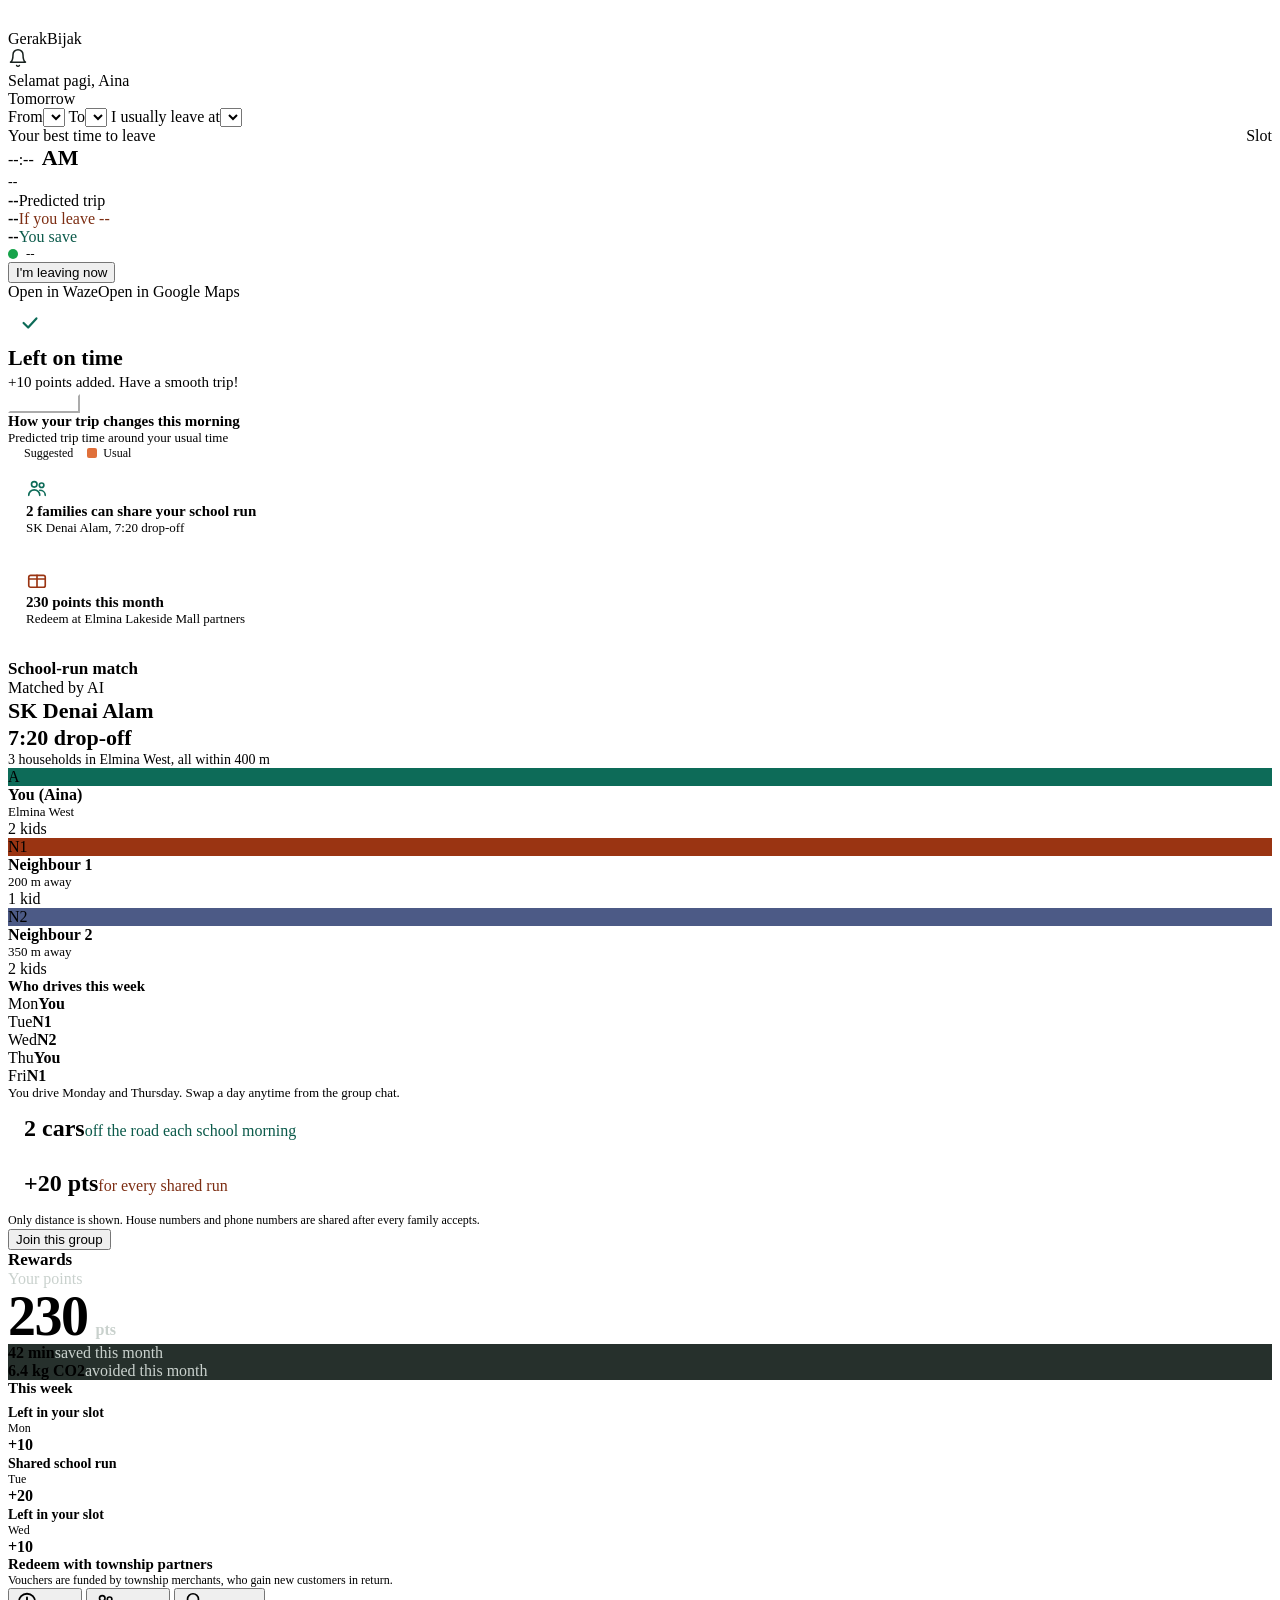
==== notebook/index.html @ 244ebc9d "index file" ====
<!doctype html>
<html lang="en">
<head>
<meta charset="utf-8">
<meta name="viewport" content="width=device-width, initial-scale=1">
<title>GerakBijak</title>
<link rel="preconnect" href="https://fonts.googleapis.com">
<link href="https://fonts.googleapis.com/css2?family=Manrope:wght@400;600;700;800&display=swap" rel="stylesheet">
<link rel="stylesheet" href="css/style.css">
</head>
<body>
<div class="app">

<!-- ================= TODAY ================= -->
<main id="tab-today">
  <div class="top">
    <div class="brand"><div class="logo"><svg width="18" height="18" viewBox="0 0 24 24" fill="none" stroke="#fff" stroke-width="2" stroke-linecap="round" stroke-linejoin="round" aria-hidden="true"><path d="M4 17h4l3-10 3 10h6"/></svg></div>GerakBijak</div>
    <div class="round" aria-label="Notifications"><svg width="20" height="20" viewBox="0 0 24 24" fill="none" stroke="#17201D" stroke-width="1.8" stroke-linecap="round" stroke-linejoin="round" aria-hidden="true"><path d="M6 8a6 6 0 0 1 12 0c0 7 3 9 3 9H3s3-2 3-9"/><path d="M10.3 21a1.94 1.94 0 0 0 3.4 0"/></svg></div>
  </div>
  <div><div class="hello">Selamat pagi, Aina</div><div class="day" id="gb-day">Tomorrow</div></div>

  <div class="card" style="gap:10px;">
    <div class="trip">
      <label>From<select id="gb-origin"></select></label>
      <label>To<select id="gb-destination"></select></label>
      <label class="full">I usually leave at<select id="gb-usual"></select></label>
    </div>
  </div>

  <div class="card" id="gb-plan">
    <div style="display:flex;justify-content:space-between;align-items:center;">
      <span class="label">Your best time to leave</span><span class="pill teal" id="gb-slot">Slot</span>
    </div>
    <div style="display:flex;align-items:baseline;gap:8px;"><span class="big" id="gb-best">--:--</span><span style="font-size:22px;font-weight:700;color:var(--muted);">AM</span></div>
    <div style="font-size:14px;color:var(--muted);line-height:1.5;" id="gb-route">--</div>
    <div class="three">
      <div class="box" style="background:var(--bg);"><b id="gb-best-min">--</b><span style="color:var(--muted);">Predicted trip</span></div>
      <div class="box" style="background:var(--org-bg);"><b id="gb-usual-min" style="color:var(--org-ink);">--</b><span style="color:#7C2D12;" id="gb-usual-lbl">If you leave --</span></div>
      <div class="box" style="background:var(--teal-bg);"><b id="gb-saved" style="color:var(--teal-ink);">--</b><span style="color:#0B5A4A;">You save</span></div>
    </div>
    <div style="display:flex;align-items:center;gap:8px;font-size:13px;"><span id="gb-dot" style="width:10px;height:10px;border-radius:5px;background:#16A34A;flex-shrink:0;"></span><span id="gb-traffic">--</span></div>
    <button class="btn" id="gb-leave">I'm leaving now</button>
    <div class="two"><a class="btn2" id="gb-waze" target="_blank" rel="noopener">Open in Waze</a><a class="btn2" id="gb-gmaps" target="_blank" rel="noopener">Open in Google Maps</a></div>
  </div>

  <div class="done hide" id="gb-done">
    <div style="width:44px;height:44px;border-radius:22px;background:#fff;display:flex;align-items:center;justify-content:center;"><svg width="22" height="22" viewBox="0 0 24 24" fill="none" stroke="#0D6B58" stroke-width="2.4" stroke-linecap="round" stroke-linejoin="round" aria-hidden="true"><path d="M5 12l5 5 9-10"/></svg></div>
    <div style="font-size:22px;font-weight:800;" id="gb-done-title">Left on time</div>
    <div style="font-size:15px;line-height:1.5;">+10 points added. Have a smooth trip!</div>
    <button class="btn2" id="gb-undo" style="align-self:flex-start;background:transparent;color:#fff;border-color:#fff;padding:0 18px;">Undo</button>
  </div>

  <div class="card">
    <div><div style="font-size:15px;font-weight:700;">How your trip changes this morning</div><div style="font-size:13px;color:var(--muted);">Predicted trip time around your usual time</div></div>
    <div class="bars" id="gb-bars"></div>
    <div class="ticks" id="gb-ticks"></div>
    <div style="display:flex;gap:14px;font-size:12px;color:var(--muted);"><span style="display:flex;align-items:center;gap:6px;"><span style="width:10px;height:10px;border-radius:2px;background:var(--teal);"></span>Suggested</span><span style="display:flex;align-items:center;gap:6px;"><span style="width:10px;height:10px;border-radius:2px;background:#E0703A;"></span>Usual</span></div>
  </div>

  <div class="card row" data-go="carpool" style="flex-direction:row;padding:16px 18px;">
    <div class="icon" style="background:var(--teal-bg);"><svg width="22" height="22" viewBox="0 0 24 24" fill="none" stroke="#0D6B58" stroke-width="1.8" stroke-linecap="round" stroke-linejoin="round" aria-hidden="true"><circle cx="9" cy="8" r="3"/><circle cx="17" cy="9" r="2.5"/><path d="M3 20c0-3.3 2.7-6 6-6s6 2.7 6 6"/><path d="M15 14.5c3 0 6 1.9 6 5.5"/></svg></div>
    <div style="flex:1;"><div style="font-size:15px;font-weight:700;">2 families can share your school run</div><div style="font-size:13px;color:var(--muted);">SK Denai Alam, 7:20 drop-off</div></div>
  </div>
  <div class="card row" data-go="rewards" style="flex-direction:row;padding:16px 18px;">
    <div class="icon" style="background:var(--org-bg);"><svg width="22" height="22" viewBox="0 0 24 24" fill="none" stroke="#9A3412" stroke-width="1.8" stroke-linecap="round" stroke-linejoin="round" aria-hidden="true"><rect x="3" y="8" width="18" height="13" rx="2"/><path d="M12 8v13"/><path d="M3 12h18"/></svg></div>
    <div style="flex:1;"><div style="font-size:15px;font-weight:700;"><span class="gb-points">230</span> points this month</div><div style="font-size:13px;color:var(--muted);">Redeem at Elmina Lakeside Mall partners</div></div>
  </div>
  <p id="gb-error" style="color:#B42318;"></p>
</main>

<!-- ================= CARPOOL ================= -->
<main id="tab-carpool" class="hide">
  <div style="font-size:17px;font-weight:800;">School-run match</div>
  <div class="card">
    <div><div class="label">Matched by AI</div><div style="font-size:22px;font-weight:800;line-height:1.25;">SK Denai Alam<br>7:20 drop-off</div><div style="font-size:14px;color:var(--muted);">3 households in Elmina West, all within 400 m</div></div>
    <div class="person"><div class="avatar" style="background:#0D6B58;">A</div><div style="flex:1;"><b>You (Aina)</b><div style="font-size:13px;color:var(--muted);">Elmina West</div></div><span class="pill teal">2 kids</span></div>
    <div class="person"><div class="avatar" style="background:#9A3412;">N1</div><div style="flex:1;"><b>Neighbour 1</b><div style="font-size:13px;color:var(--muted);">200 m away</div></div><span class="pill teal">1 kid</span></div>
    <div class="person"><div class="avatar" style="background:#4C5A86;">N2</div><div style="flex:1;"><b>Neighbour 2</b><div style="font-size:13px;color:var(--muted);">350 m away</div></div><span class="pill teal">2 kids</span></div>
  </div>
  <div class="card">
    <div style="font-size:15px;font-weight:700;">Who drives this week</div>
    <div class="week"><div class="me">Mon<b>You</b></div><div>Tue<b>N1</b></div><div>Wed<b>N2</b></div><div class="me">Thu<b>You</b></div><div>Fri<b>N1</b></div></div>
    <div style="font-size:13px;color:var(--muted);">You drive Monday and Thursday. Swap a day anytime from the group chat.</div>
  </div>
  <div class="two">
    <div class="box" style="background:var(--teal-bg);padding:14px 16px;"><b style="font-size:24px;color:var(--teal-ink);">2 cars</b><span style="color:#0B5A4A;">off the road each school morning</span></div>
    <div class="box" style="background:var(--org-bg);padding:14px 16px;"><b style="font-size:24px;color:var(--org-ink);">+20 pts</b><span style="color:#7C2D12;">for every shared run</span></div>
  </div>
  <div style="font-size:12px;color:var(--muted);line-height:1.5;">Only distance is shown. House numbers and phone numbers are shared after every family accepts.</div>
  <button class="btn" id="gb-join">Join this group</button>
</main>

<!-- ================= REWARDS ================= -->
<main id="tab-rewards" class="hide">
  <div style="font-size:17px;font-weight:800;">Rewards</div>
  <div class="card dark">
    <div class="label" style="color:#C9D1CD;">Your points</div>
    <div style="display:flex;align-items:baseline;gap:8px;"><span style="font-size:56px;font-weight:800;letter-spacing:-1.5px;line-height:1;" class="gb-points">230</span><span style="color:#C9D1CD;font-weight:600;">pts</span></div>
    <div class="two">
      <div class="box" style="background:#26302C;"><b>42 min</b><span style="color:#C9D1CD;">saved this month</span></div>
      <div class="box" style="background:#26302C;"><b>6.4 kg CO2</b><span style="color:#C9D1CD;">avoided this month</span></div>
    </div>
  </div>
  <div class="card" style="gap:4px;">
    <div style="font-size:15px;font-weight:700;margin-bottom:6px;">This week</div>
    <div class="act"><div><b style="font-size:14px;">Left in your slot</b><div style="font-size:12px;color:var(--muted);">Mon</div></div><b style="color:var(--teal);">+10</b></div>
    <div class="act"><div><b style="font-size:14px;">Shared school run</b><div style="font-size:12px;color:var(--muted);">Tue</div></div><b style="color:var(--teal);">+20</b></div>
    <div class="act"><div><b style="font-size:14px;">Left in your slot</b><div style="font-size:12px;color:var(--muted);">Wed</div></div><b style="color:var(--teal);">+10</b></div>
  </div>
  <div style="font-size:15px;font-weight:700;">Redeem with township partners</div>
  <div id="gb-vouchers" style="display:flex;flex-direction:column;gap:10px;"></div>
  <div style="font-size:12px;color:var(--muted);">Vouchers are funded by township merchants, who gain new customers in return.</div>
</main>

<nav aria-label="Main">
  <button data-tab="today" class="on"><svg width="22" height="22" viewBox="0 0 24 24" fill="none" stroke="currentColor" stroke-width="2" stroke-linecap="round" stroke-linejoin="round" aria-hidden="true"><circle cx="12" cy="12" r="9"/><path d="M12 7v5l3 2"/></svg>Today</button>
  <button data-tab="carpool"><svg width="22" height="22" viewBox="0 0 24 24" fill="none" stroke="currentColor" stroke-width="1.8" stroke-linecap="round" stroke-linejoin="round" aria-hidden="true"><circle cx="9" cy="8" r="3"/><circle cx="17" cy="9" r="2.5"/><path d="M3 20c0-3.3 2.7-6 6-6s6 2.7 6 6"/><path d="M15 14.5c3 0 6 1.9 6 5.5"/></svg>Carpool</button>
  <button data-tab="rewards"><svg width="22" height="22" viewBox="0 0 24 24" fill="none" stroke="currentColor" stroke-width="1.8" stroke-linecap="round" stroke-linejoin="round" aria-hidden="true"><circle cx="12" cy="9" r="6"/><path d="M8.5 14L7 22l5-3 5 3-1.5-8"/></svg>Rewards</button>
</nav>
</div>

<script src="js/app.js"></script>
</body>
</html>
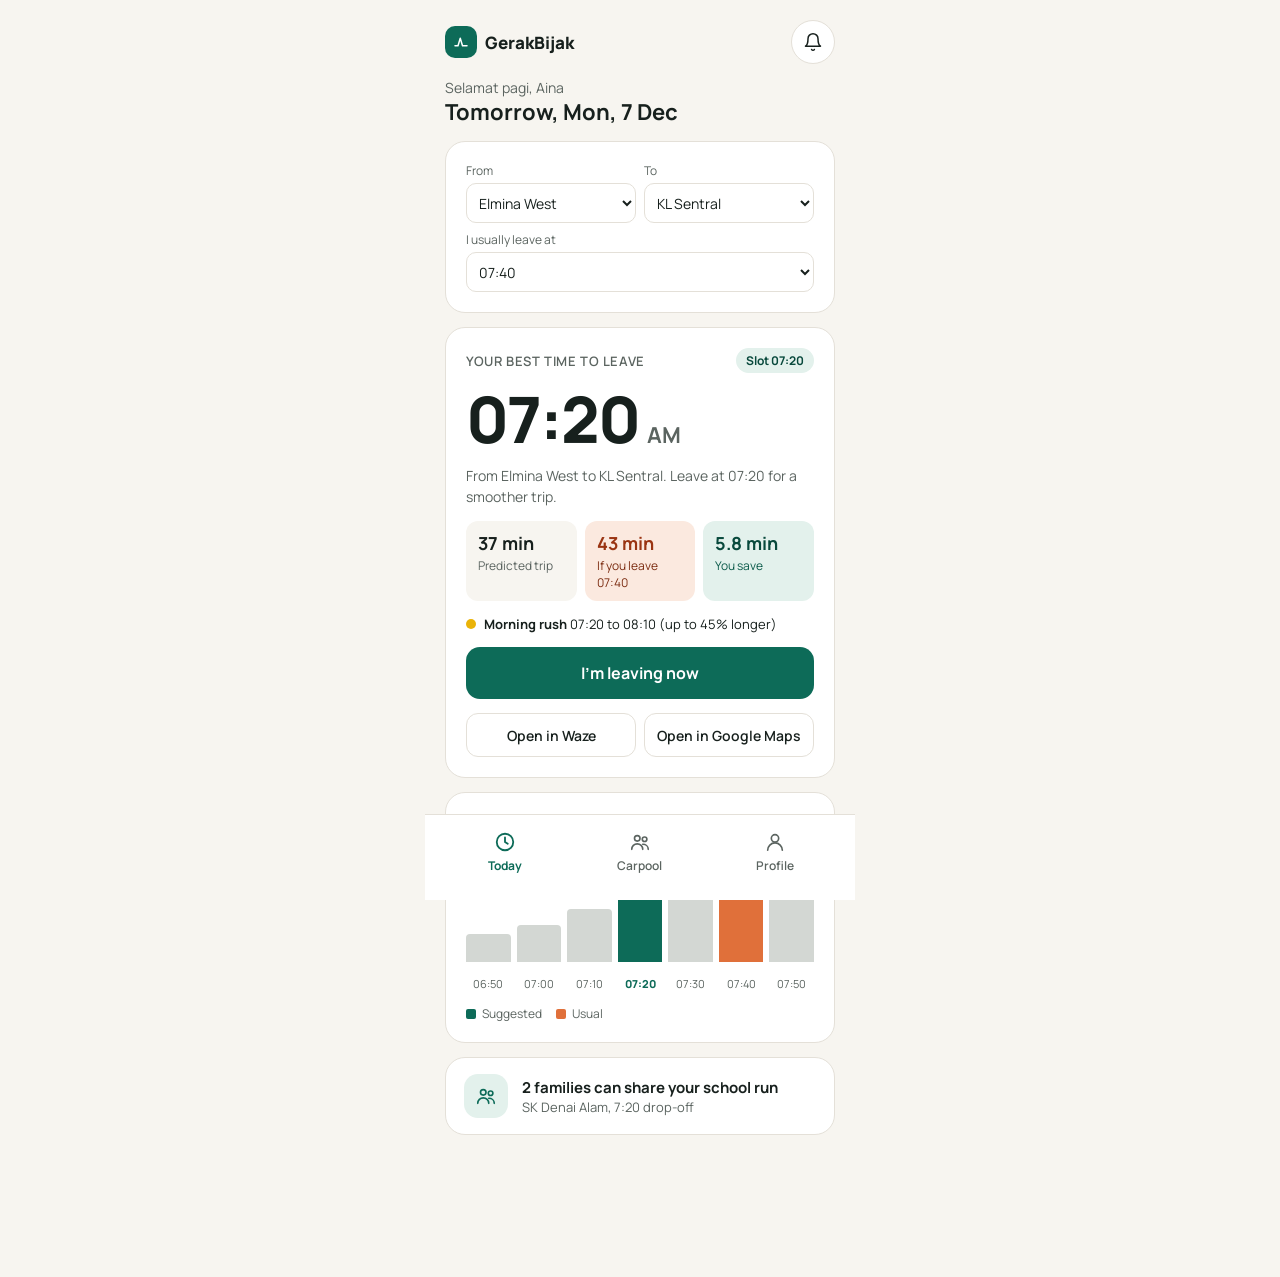
==== commit 76c54ec0: "remove reward add profile" ====
--- a/notebook/index.html
+++ b/notebook/index.html
@@ -46,7 +46,7 @@
   <div class="done hide" id="gb-done">
     <div style="width:44px;height:44px;border-radius:22px;background:#fff;display:flex;align-items:center;justify-content:center;"><svg width="22" height="22" viewBox="0 0 24 24" fill="none" stroke="#0D6B58" stroke-width="2.4" stroke-linecap="round" stroke-linejoin="round" aria-hidden="true"><path d="M5 12l5 5 9-10"/></svg></div>
     <div style="font-size:22px;font-weight:800;" id="gb-done-title">Left on time</div>
-    <div style="font-size:15px;line-height:1.5;">+10 points added. Have a smooth trip!</div>
+    <div style="font-size:15px;line-height:1.5;">Have a smooth trip!</div>
     <button class="btn2" id="gb-undo" style="align-self:flex-start;background:transparent;color:#fff;border-color:#fff;padding:0 18px;">Undo</button>
   </div>
 
@@ -60,10 +60,6 @@
   <div class="card row" data-go="carpool" style="flex-direction:row;padding:16px 18px;">
     <div class="icon" style="background:var(--teal-bg);"><svg width="22" height="22" viewBox="0 0 24 24" fill="none" stroke="#0D6B58" stroke-width="1.8" stroke-linecap="round" stroke-linejoin="round" aria-hidden="true"><circle cx="9" cy="8" r="3"/><circle cx="17" cy="9" r="2.5"/><path d="M3 20c0-3.3 2.7-6 6-6s6 2.7 6 6"/><path d="M15 14.5c3 0 6 1.9 6 5.5"/></svg></div>
     <div style="flex:1;"><div style="font-size:15px;font-weight:700;">2 families can share your school run</div><div style="font-size:13px;color:var(--muted);">SK Denai Alam, 7:20 drop-off</div></div>
-  </div>
-  <div class="card row" data-go="rewards" style="flex-direction:row;padding:16px 18px;">
-    <div class="icon" style="background:var(--org-bg);"><svg width="22" height="22" viewBox="0 0 24 24" fill="none" stroke="#9A3412" stroke-width="1.8" stroke-linecap="round" stroke-linejoin="round" aria-hidden="true"><rect x="3" y="8" width="18" height="13" rx="2"/><path d="M12 8v13"/><path d="M3 12h18"/></svg></div>
-    <div style="flex:1;"><div style="font-size:15px;font-weight:700;"><span class="gb-points">230</span> points this month</div><div style="font-size:13px;color:var(--muted);">Redeem at Elmina Lakeside Mall partners</div></div>
   </div>
   <p id="gb-error" style="color:#B42318;"></p>
 </main>
@@ -90,35 +86,13 @@
   <button class="btn" id="gb-join">Join this group</button>
 </main>
 
-<!-- ================= REWARDS ================= -->
-<main id="tab-rewards" class="hide">
-  <div style="font-size:17px;font-weight:800;">Rewards</div>
-  <div class="card dark">
-    <div class="label" style="color:#C9D1CD;">Your points</div>
-    <div style="display:flex;align-items:baseline;gap:8px;"><span style="font-size:56px;font-weight:800;letter-spacing:-1.5px;line-height:1;" class="gb-points">230</span><span style="color:#C9D1CD;font-weight:600;">pts</span></div>
-    <div class="two">
-      <div class="box" style="background:#26302C;"><b>42 min</b><span style="color:#C9D1CD;">saved this month</span></div>
-      <div class="box" style="background:#26302C;"><b>6.4 kg CO2</b><span style="color:#C9D1CD;">avoided this month</span></div>
-    </div>
-  </div>
-  <div class="card" style="gap:4px;">
-    <div style="font-size:15px;font-weight:700;margin-bottom:6px;">This week</div>
-    <div class="act"><div><b style="font-size:14px;">Left in your slot</b><div style="font-size:12px;color:var(--muted);">Mon</div></div><b style="color:var(--teal);">+10</b></div>
-    <div class="act"><div><b style="font-size:14px;">Shared school run</b><div style="font-size:12px;color:var(--muted);">Tue</div></div><b style="color:var(--teal);">+20</b></div>
-    <div class="act"><div><b style="font-size:14px;">Left in your slot</b><div style="font-size:12px;color:var(--muted);">Wed</div></div><b style="color:var(--teal);">+10</b></div>
-  </div>
-  <div style="font-size:15px;font-weight:700;">Redeem with township partners</div>
-  <div id="gb-vouchers" style="display:flex;flex-direction:column;gap:10px;"></div>
-  <div style="font-size:12px;color:var(--muted);">Vouchers are funded by township merchants, who gain new customers in return.</div>
-</main>
-
 <nav aria-label="Main">
   <button data-tab="today" class="on"><svg width="22" height="22" viewBox="0 0 24 24" fill="none" stroke="currentColor" stroke-width="2" stroke-linecap="round" stroke-linejoin="round" aria-hidden="true"><circle cx="12" cy="12" r="9"/><path d="M12 7v5l3 2"/></svg>Today</button>
   <button data-tab="carpool"><svg width="22" height="22" viewBox="0 0 24 24" fill="none" stroke="currentColor" stroke-width="1.8" stroke-linecap="round" stroke-linejoin="round" aria-hidden="true"><circle cx="9" cy="8" r="3"/><circle cx="17" cy="9" r="2.5"/><path d="M3 20c0-3.3 2.7-6 6-6s6 2.7 6 6"/><path d="M15 14.5c3 0 6 1.9 6 5.5"/></svg>Carpool</button>
-  <button data-tab="rewards"><svg width="22" height="22" viewBox="0 0 24 24" fill="none" stroke="currentColor" stroke-width="1.8" stroke-linecap="round" stroke-linejoin="round" aria-hidden="true"><circle cx="12" cy="9" r="6"/><path d="M8.5 14L7 22l5-3 5 3-1.5-8"/></svg>Rewards</button>
+  <a href="profile.html"><svg width="22" height="22" viewBox="0 0 24 24" fill="none" stroke="currentColor" stroke-width="1.8" stroke-linecap="round" stroke-linejoin="round" aria-hidden="true"><circle cx="12" cy="8" r="4"/><path d="M4 21c0-4.4 3.6-8 8-8s8 3.6 8 8"/></svg>Profile</a>
 </nav>
 </div>
 
 <script src="js/app.js"></script>
 </body>
-</html>
+</html>
--- a/notebook/css/style.css
+++ b/notebook/css/style.css
@@ -0,0 +1,44 @@
+:root { --ink:#17201D; --muted:#5B6460; --line:#E4E0D8; --bg:#F7F5F0; --teal:#0D6B58; --teal-bg:#E3F1EC; --teal-ink:#08493C; --org-bg:#FBE9DF; --org-ink:#9A3412; }
+* { box-sizing:border-box; }
+body { margin:0; background:var(--bg); font-family:'Manrope',system-ui,sans-serif; color:var(--ink); }
+.app { max-width:430px; margin:0 auto; min-height:100vh; display:flex; flex-direction:column; background:var(--bg); }
+main { flex:1; padding:20px 20px 96px; display:flex; flex-direction:column; gap:14px; }
+.top { display:flex; align-items:center; justify-content:space-between; }
+.brand { display:flex; align-items:center; gap:8px; font-size:17px; font-weight:800; }
+.logo { width:32px; height:32px; border-radius:10px; background:var(--teal); display:flex; align-items:center; justify-content:center; }
+.round { width:44px; height:44px; border-radius:22px; border:1px solid var(--line); background:#fff; display:flex; align-items:center; justify-content:center; }
+.hello { font-size:14px; color:var(--muted); }
+.day { font-size:22px; font-weight:700; }
+.card { background:#fff; border:1px solid var(--line); border-radius:20px; padding:20px; display:flex; flex-direction:column; gap:14px; }
+.label { font-size:13px; font-weight:600; color:var(--muted); text-transform:uppercase; letter-spacing:.6px; }
+.pill { font-size:12px; font-weight:700; padding:4px 10px; border-radius:999px; }
+.pill.teal { background:var(--teal-bg); color:var(--teal-ink); }
+.big { font-size:64px; font-weight:800; letter-spacing:-2px; line-height:1; }
+.three { display:grid; grid-template-columns:repeat(3,minmax(0,1fr)); gap:8px; }
+.box { border-radius:12px; padding:10px 12px; display:flex; flex-direction:column; gap:2px; }
+.box b { font-size:18px; }
+.box span { font-size:12px; }
+.btn { height:52px; border:none; border-radius:14px; background:var(--teal); color:#fff; font-family:inherit; font-size:16px; font-weight:700; cursor:pointer; }
+.btn2 { height:44px; border:1px solid var(--line); border-radius:12px; display:flex; align-items:center; justify-content:center; font-size:14px; font-weight:600; color:var(--ink); text-decoration:none; background:#fff; }
+.two { display:grid; grid-template-columns:repeat(2,minmax(0,1fr)); gap:8px; }
+.trip { display:grid; grid-template-columns:1fr 1fr; gap:8px; }
+.trip label { font-size:12px; color:var(--muted); display:flex; flex-direction:column; gap:4px; }
+.trip select { height:40px; border-radius:10px; border:1px solid var(--line); background:#fff; color:var(--ink); font-family:inherit; font-size:14px; padding:0 8px; }
+.trip .full { grid-column:1 / -1; }
+.bars { height:96px; display:flex; align-items:flex-end; gap:6px; }
+.bars div { flex:1; border-radius:4px 4px 0 0; background:#D3D7D3; }
+.ticks { display:flex; gap:6px; }
+.ticks span { flex:1; text-align:center; font-size:11px; color:var(--muted); }
+.row { display:flex; align-items:center; gap:14px; text-decoration:none; color:var(--ink); cursor:pointer; }
+.icon { width:44px; height:44px; border-radius:14px; display:flex; align-items:center; justify-content:center; flex-shrink:0; }
+.person { display:flex; align-items:center; gap:12px; padding:10px 12px; background:var(--bg); border-radius:14px; }
+.avatar { width:40px; height:40px; border-radius:20px; color:#fff; display:flex; align-items:center; justify-content:center; font-size:14px; font-weight:800; }
+.week { display:grid; grid-template-columns:repeat(5,minmax(0,1fr)); gap:6px; }
+.week div { display:flex; flex-direction:column; align-items:center; gap:6px; padding:10px 0; border-radius:12px; background:var(--bg); font-size:12px; }
+.week div b { font-size:15px; }
+.week .me { background:var(--teal); color:#fff; }
+nav { position:fixed; bottom:0; left:50%; transform:translateX(-50%); width:100%; max-width:430px; display:grid; grid-template-columns:repeat(3,1fr); background:#fff; border-top:1px solid var(--line); padding:8px 12px 18px; }
+nav button, nav a { background:none; border:none; font-family:inherit; display:flex; flex-direction:column; align-items:center; gap:4px; padding:8px 0; font-size:12px; font-weight:600; color:var(--muted); cursor:pointer; text-decoration:none; }
+nav button.on { color:var(--teal); font-weight:700; }
+.hide { display:none !important; }
+.done { background:var(--teal); color:#fff; border-radius:20px; padding:22px 20px; display:flex; flex-direction:column; gap:12px; }
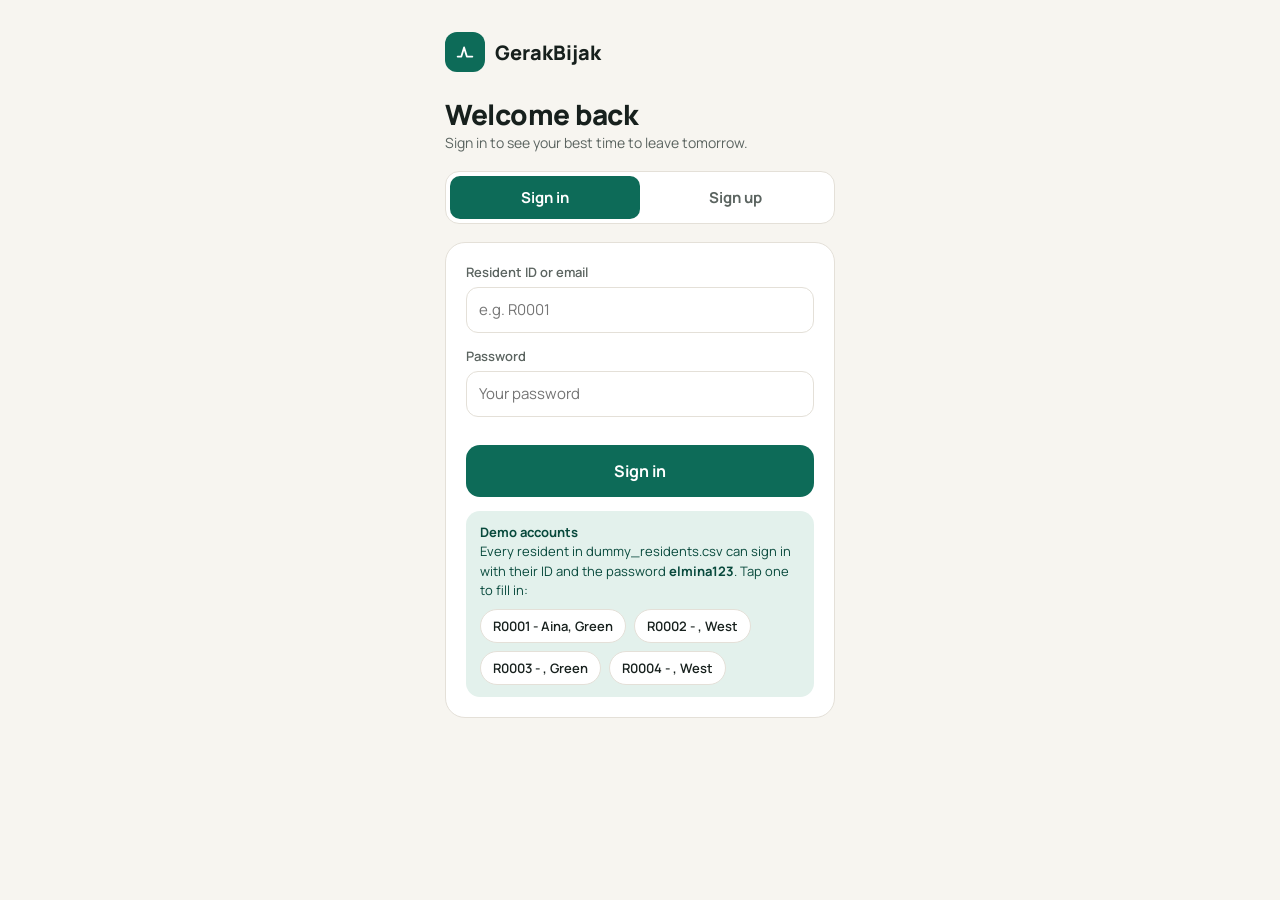
==== commit 05f7d0de: "update school, nama" ====
--- a/notebook/index.html
+++ b/notebook/index.html
@@ -68,8 +68,8 @@
 <main id="tab-carpool" class="hide">
   <div style="font-size:17px;font-weight:800;">School-run match</div>
   <div class="card">
-    <div><div class="label">Matched by AI</div><div style="font-size:22px;font-weight:800;line-height:1.25;">SK Denai Alam<br>7:20 drop-off</div><div style="font-size:14px;color:var(--muted);">3 households in Elmina West, all within 400 m</div></div>
-    <div class="person"><div class="avatar" style="background:#0D6B58;">A</div><div style="flex:1;"><b>You (Aina)</b><div style="font-size:13px;color:var(--muted);">Elmina West</div></div><span class="pill teal">2 kids</span></div>
+    <div><div class="label">Matched by AI</div><div style="font-size:22px;font-weight:800;line-height:1.25;" id="gb-carpool-school-title">SK Denai Alam<br>7:20 drop-off</div><div style="font-size:14px;color:var(--muted);" id="gb-carpool-subtext">3 households in Elmina West, all within 400 m</div></div>
+    <div class="person"><div class="avatar" id="gb-carpool-avatar" style="background:#0D6B58;">A</div><div style="flex:1;"><b id="gb-carpool-name">You (Aina)</b><div style="font-size:13px;color:var(--muted);" id="gb-carpool-precinct">Elmina West</div></div><span class="pill teal" id="gb-carpool-kids">2 kids</span></div>
     <div class="person"><div class="avatar" style="background:#9A3412;">N1</div><div style="flex:1;"><b>Neighbour 1</b><div style="font-size:13px;color:var(--muted);">200 m away</div></div><span class="pill teal">1 kid</span></div>
     <div class="person"><div class="avatar" style="background:#4C5A86;">N2</div><div style="flex:1;"><b>Neighbour 2</b><div style="font-size:13px;color:var(--muted);">350 m away</div></div><span class="pill teal">2 kids</span></div>
   </div>
@@ -93,6 +93,7 @@
 </nav>
 </div>
 
+<script src="js/gb-auth.js"></script>
 <script src="js/app.js"></script>
 </body>
 </html>
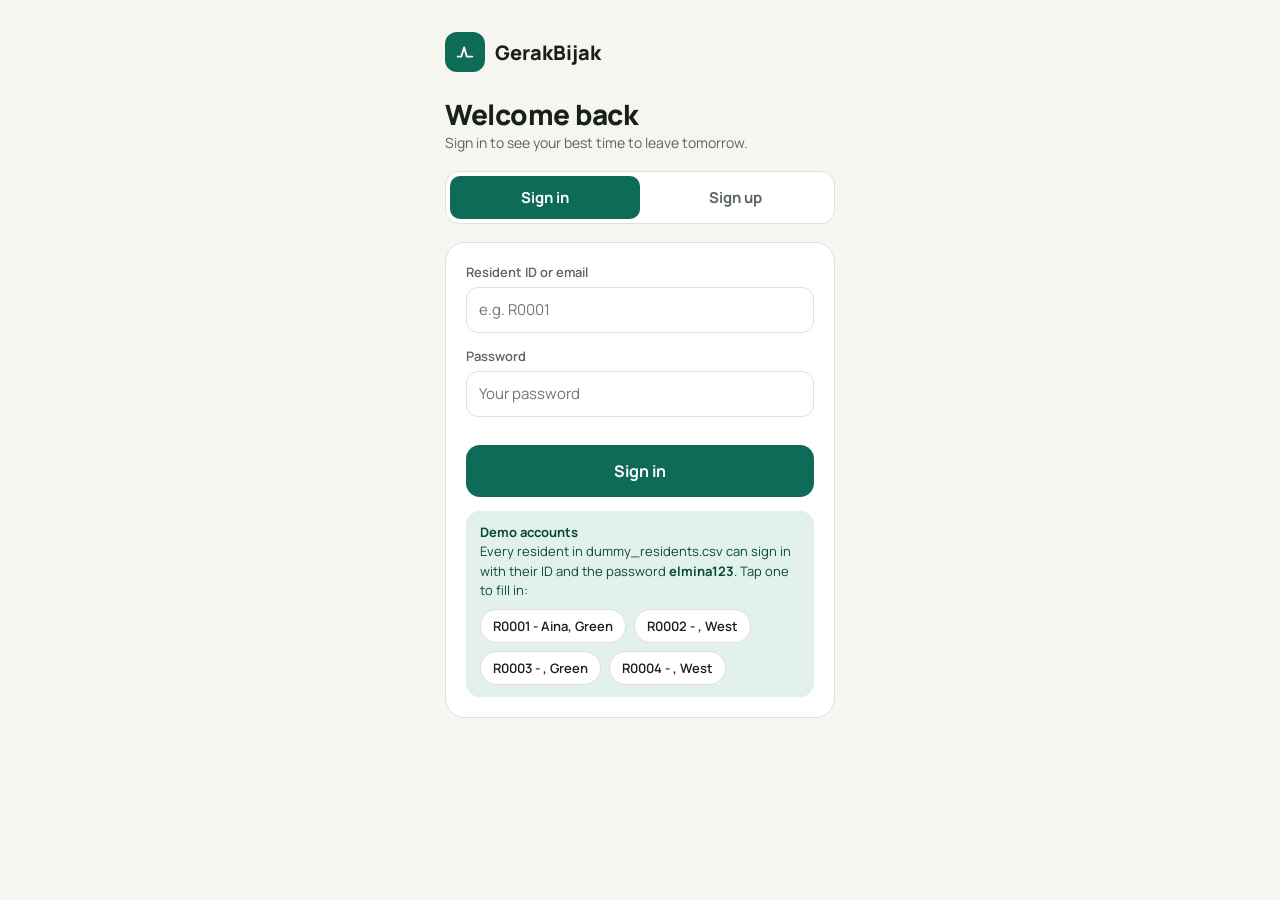
==== commit 49278930: "app shows real resident data, app.html forwards to index" ====
--- a/notebook/index.html
+++ b/notebook/index.html
@@ -17,7 +17,7 @@
     <div class="brand"><div class="logo"><svg width="18" height="18" viewBox="0 0 24 24" fill="none" stroke="#fff" stroke-width="2" stroke-linecap="round" stroke-linejoin="round" aria-hidden="true"><path d="M4 17h4l3-10 3 10h6"/></svg></div>GerakBijak</div>
     <div class="round" aria-label="Notifications"><svg width="20" height="20" viewBox="0 0 24 24" fill="none" stroke="#17201D" stroke-width="1.8" stroke-linecap="round" stroke-linejoin="round" aria-hidden="true"><path d="M6 8a6 6 0 0 1 12 0c0 7 3 9 3 9H3s3-2 3-9"/><path d="M10.3 21a1.94 1.94 0 0 0 3.4 0"/></svg></div>
   </div>
-  <div><div class="hello">Selamat pagi, Aina</div><div class="day" id="gb-day">Tomorrow</div></div>
+  <div><div class="hello">Selamat pagi</div><div class="day" id="gb-day">Tomorrow</div></div>
 
   <div class="card" style="gap:10px;">
     <div class="trip">
@@ -59,7 +59,7 @@
 
   <div class="card row" data-go="carpool" style="flex-direction:row;padding:16px 18px;">
     <div class="icon" style="background:var(--teal-bg);"><svg width="22" height="22" viewBox="0 0 24 24" fill="none" stroke="#0D6B58" stroke-width="1.8" stroke-linecap="round" stroke-linejoin="round" aria-hidden="true"><circle cx="9" cy="8" r="3"/><circle cx="17" cy="9" r="2.5"/><path d="M3 20c0-3.3 2.7-6 6-6s6 2.7 6 6"/><path d="M15 14.5c3 0 6 1.9 6 5.5"/></svg></div>
-    <div style="flex:1;"><div style="font-size:15px;font-weight:700;">2 families can share your school run</div><div style="font-size:13px;color:var(--muted);">SK Denai Alam, 7:20 drop-off</div></div>
+    <div style="flex:1;"><div style="font-size:15px;font-weight:700;" id="gb-cp-title">Finding families near you</div><div style="font-size:13px;color:var(--muted);" id="gb-cp-sub">School-run match</div></div>
   </div>
   <p id="gb-error" style="color:#B42318;"></p>
 </main>
@@ -68,19 +68,18 @@
 <main id="tab-carpool" class="hide">
   <div style="font-size:17px;font-weight:800;">School-run match</div>
   <div class="card">
-    <div><div class="label">Matched by AI</div><div style="font-size:22px;font-weight:800;line-height:1.25;" id="gb-carpool-school-title">SK Denai Alam<br>7:20 drop-off</div><div style="font-size:14px;color:var(--muted);" id="gb-carpool-subtext">3 households in Elmina West, all within 400 m</div></div>
-    <div class="person"><div class="avatar" id="gb-carpool-avatar" style="background:#0D6B58;">A</div><div style="flex:1;"><b id="gb-carpool-name">You (Aina)</b><div style="font-size:13px;color:var(--muted);" id="gb-carpool-precinct">Elmina West</div></div><span class="pill teal" id="gb-carpool-kids">2 kids</span></div>
-    <div class="person"><div class="avatar" style="background:#9A3412;">N1</div><div style="flex:1;"><b>Neighbour 1</b><div style="font-size:13px;color:var(--muted);">200 m away</div></div><span class="pill teal">1 kid</span></div>
-    <div class="person"><div class="avatar" style="background:#4C5A86;">N2</div><div style="flex:1;"><b>Neighbour 2</b><div style="font-size:13px;color:var(--muted);">350 m away</div></div><span class="pill teal">2 kids</span></div>
+    <div><div class="label">Matched by AI</div><div style="font-size:22px;font-weight:800;line-height:1.25;" id="gb-carpool-school-title">--</div><div style="font-size:14px;color:var(--muted);" id="gb-carpool-subtext">Finding neighbours…</div></div>
+    <div class="person"><div class="avatar" id="gb-carpool-avatar" style="background:#0D6B58;">--</div><div style="flex:1;"><b id="gb-carpool-name">You</b><div style="font-size:13px;color:var(--muted);" id="gb-carpool-precinct">--</div></div><span class="pill teal" id="gb-carpool-kids">Driver</span></div>
+    <div id="gb-carpool-people" style="display:flex;flex-direction:column;gap:10px;"></div>
   </div>
-  <div class="card">
+  <div class="card" id="gb-rota-card">
     <div style="font-size:15px;font-weight:700;">Who drives this week</div>
-    <div class="week"><div class="me">Mon<b>You</b></div><div>Tue<b>N1</b></div><div>Wed<b>N2</b></div><div class="me">Thu<b>You</b></div><div>Fri<b>N1</b></div></div>
-    <div style="font-size:13px;color:var(--muted);">You drive Monday and Thursday. Swap a day anytime from the group chat.</div>
+    <div class="week" id="gb-rota"></div>
+    <div style="font-size:13px;color:var(--muted);" id="gb-rota-text">--</div>
   </div>
-  <div class="two">
-    <div class="box" style="background:var(--teal-bg);padding:14px 16px;"><b style="font-size:24px;color:var(--teal-ink);">2 cars</b><span style="color:#0B5A4A;">off the road each school morning</span></div>
-    <div class="box" style="background:var(--org-bg);padding:14px 16px;"><b style="font-size:24px;color:var(--org-ink);">+20 pts</b><span style="color:#7C2D12;">for every shared run</span></div>
+  <div class="two" id="gb-cp-stats">
+    <div class="box" style="background:var(--teal-bg);padding:14px 16px;"><b style="font-size:24px;color:var(--teal-ink);" id="gb-cp-cars">--</b><span style="color:#0B5A4A;">off the road each school morning</span></div>
+    <div class="box" style="background:var(--org-bg);padding:14px 16px;"><b style="font-size:24px;color:var(--org-ink);" id="gb-cp-far">--</b><span style="color:#7C2D12;">to your furthest carpool neighbour</span></div>
   </div>
   <div style="font-size:12px;color:var(--muted);line-height:1.5;">Only distance is shown. House numbers and phone numbers are shared after every family accepts.</div>
   <button class="btn" id="gb-join">Join this group</button>
